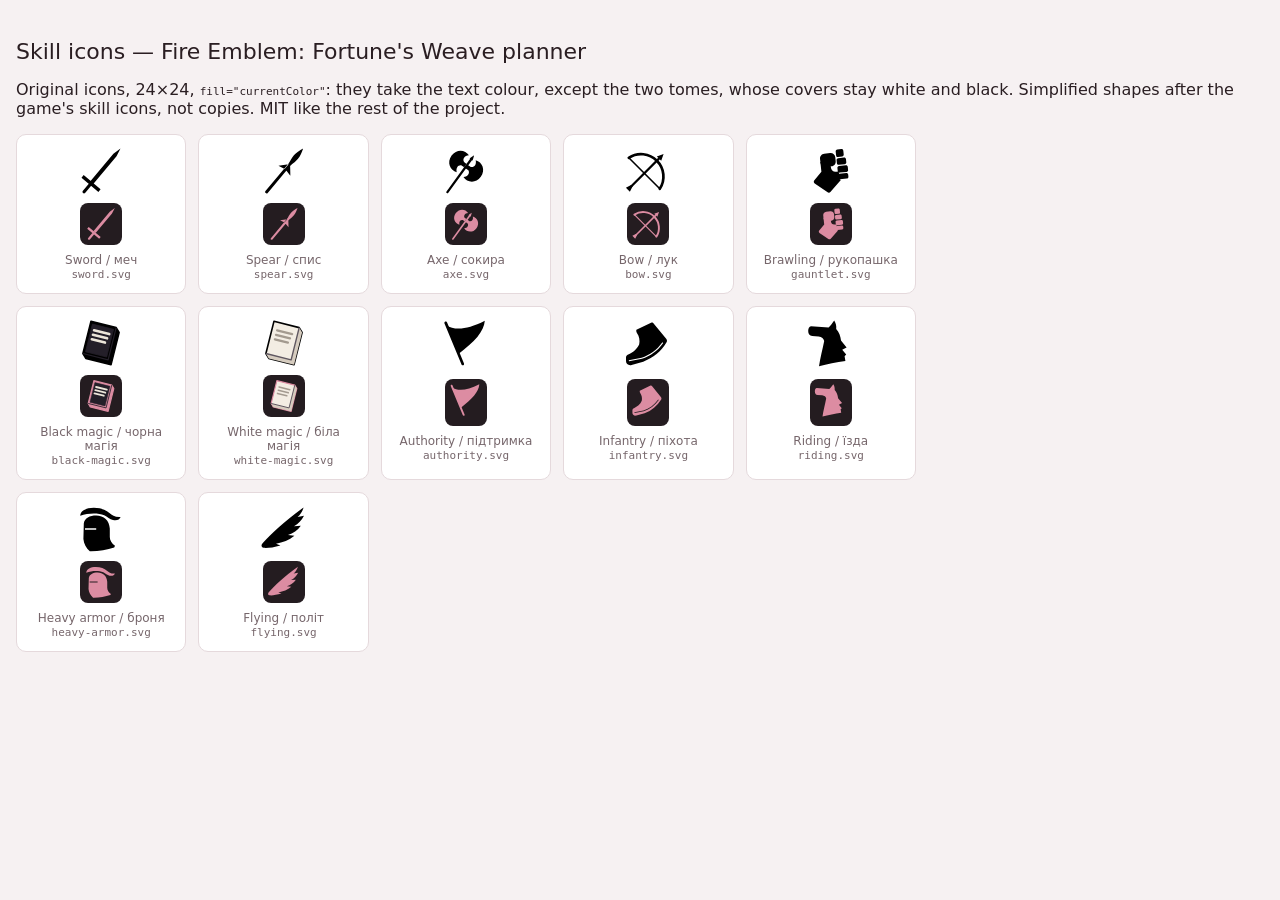
==== icons/preview.html @ f5171e79 "Fire Emblem: Fortune's Weave planner Single-page fan planner for squads, class paths and skills.  - " ====
<!doctype html><html lang="en"><head><meta charset="utf-8"><meta name="viewport" content="width=device-width, initial-scale=1"><title>Skill icons</title>
<style>body{margin:0;padding:24px 16px;font-family:system-ui,sans-serif;background:#F6F1F2;color:#2A1E22}h1{font-weight:500;font-size:22px}
main{display:grid;grid-template-columns:repeat(auto-fill,minmax(150px,1fr));gap:12px;max-width:900px}
figure{margin:0;background:#fff;border:1px solid #E5D9DC;border-radius:10px;padding:12px;display:grid;gap:8px;justify-items:center;text-align:center}
figure img{width:48px;height:48px;color:#2A1E22} .dark{background:#241C20;color:#DC8CA2;border-radius:8px;padding:4px;display:flex;gap:8px}
.dark svg{width:34px;height:34px} figcaption{font-size:12px;color:#76666B} code{font-size:11px}</style></head>
<body><h1>Skill icons — Fire Emblem: Fortune's Weave planner</h1><p>Original icons, 24×24, <code>fill="currentColor"</code>: they take the text colour, except the two tomes, whose covers stay white and black. Simplified shapes after the game's skill icons, not copies. MIT like the rest of the project.</p><main><figure><img src="sword.svg?v=15" alt="Sword / меч"><div class="dark"><svg viewBox="0 0 24 24" fill="currentColor"><path d="M 21.75 0.70 L 19.76 4.66 L 8.35 18.26 L 6.79 16.95 L 18.20 3.35Z M 3.33 14.06 L 11.79 21.15 L 10.71 22.44 L 2.25 15.35Z M 5.89 18.39 L 7.08 19.39 L 4.15 22.88 C 3.84 23.25 3.33 23.30 3.01 23.02 C 2.70 22.76 2.65 22.24 2.96 21.88Z"/></svg></div><figcaption>Sword / меч<br><code>sword.svg</code></figcaption></figure><figure><img src="spear.svg?v=15" alt="Spear / спис"><div class="dark"><svg viewBox="0 0 24 24" fill="currentColor"><path d="M 21.56 0.70 C 20.87 2.66 20.09 4.54 19.00 5.84 C 17.91 7.14 16.69 8.02 15.56 8.98 L 14.45 8.05 C 15.20 6.77 15.86 5.42 16.95 4.11 C 18.04 2.81 19.77 1.72 21.56 0.70Z M 15.07 9.20 L 15.18 14.36 L 13.04 11.62Z M 14.33 8.57 L 9.23 9.36 L 12.30 10.99Z M 14.60 7.85 L 15.72 8.79 L 3.86 22.94 C 3.54 23.30 3.12 23.26 2.84 23.02 C 2.56 22.79 2.44 22.36 2.74 22.00Z"/></svg></div><figcaption>Spear / спис<br><code>spear.svg</code></figcaption></figure><figure><img src="axe.svg?v=15" alt="Axe / сокира"><div class="dark"><svg viewBox="0 0 24 24" fill="currentColor"><path d="M 13.99 6.05 L 14.90 6.71 L 3.17 22.86 C 2.97 23.15 2.61 23.20 2.35 23.03 C 2.11 22.84 2.05 22.48 2.26 22.20Z M 12.29 8.46 L 11.02 7.54 C 10.17 6.07 11.15 4.42 13.48 4.18 C 11.67 1.36 7.35 0.80 4.80 4.31 C 2.25 7.82 4.12 11.74 7.35 12.60 C 6.87 10.32 8.13 8.87 9.80 9.23 L 11.07 10.15Z M 13.13 9.08 L 14.40 9.99 C 16.07 10.35 17.33 8.91 16.85 6.62 C 20.08 7.47 21.95 11.41 19.40 14.92 C 16.86 18.43 12.54 17.87 10.73 15.05 C 13.05 14.81 14.03 13.16 13.18 11.68 L 11.91 10.76Z M 16.08 4.13 L 15.48 6.28 L 15.08 6.84 L 13.82 5.92 L 14.23 5.37Z"/></svg></div><figcaption>Axe / сокира<br><code>axe.svg</code></figcaption></figure><figure><img src="bow.svg?v=15" alt="Bow / лук"><div class="dark"><svg viewBox="0 0 24 24" fill="currentColor"><path d="M2.4 5.4A11.2 11.2 0 0 1 17.9 20.9" fill="none" stroke="currentColor" stroke-width="1.35" stroke-linecap="round"/><path d="M2.4 5.4L17.9 20.9" fill="none" stroke="currentColor" stroke-width="0.8" stroke-linecap="round"/><path d="M3.2 20.1L17.6 5.7" fill="none" stroke="currentColor" stroke-width="1.1"/><path d="M19.8 3.5L18.6 6.9L16.4 4.7Z M0.96 20.36L3.75 18.91L4.39 19.55L2.94 22.34Z"/></svg></div><figcaption>Bow / лук<br><code>bow.svg</code></figcaption></figure><figure><img src="gauntlet.svg?v=15" alt="Brawling / рукопашка"><div class="dark"><svg viewBox="0 0 24 24" fill="currentColor"><path d="M 8.62 3.34 L 11.56 3.03 C 12.85 2.90 14.02 3.84 14.14 5.13 L 14.35 7.09 C 14.49 8.38 13.54 9.55 12.26 9.68 L 9.32 9.99 C 8.03 10.13 6.86 9.18 6.73 7.89 L 6.52 5.94 C 6.38 4.64 7.33 3.48 8.62 3.34Z"/><path d="M 6.68 7.50 L 11.58 6.98 L 11.86 9.72 C 12.07 11.68 13.15 12.56 14.52 12.41 L 15.88 12.27 L 16.28 15.98 L 16.93 16.51 L 11.80 22.39 C 11.37 22.93 10.68 23.00 10.14 22.56 L 3.86 18.28 C 3.32 17.84 3.25 17.16 3.69 16.62 L 7.20 12.39Z"/><path d="M 15.13 1.28 L 17.18 1.06 C 17.66 1.00 18.10 1.35 18.16 1.85 L 18.36 3.80 C 18.41 4.28 18.06 4.72 17.57 4.77 L 15.52 4.98 C 15.03 5.04 14.60 4.69 14.55 4.20 L 14.34 2.24 C 14.29 1.76 14.65 1.32 15.13 1.28Z M 15.58 5.57 L 18.51 5.27 C 18.99 5.22 19.43 5.57 19.48 6.05 L 19.65 7.62 C 19.70 8.10 19.35 8.54 18.86 8.59 L 15.92 8.90 C 15.44 8.95 15.01 8.59 14.95 8.11 L 14.79 6.55 C 14.74 6.06 15.10 5.62 15.58 5.57Z M 15.99 9.49 L 19.42 9.12 C 19.90 9.07 20.33 9.43 20.39 9.91 L 20.55 11.48 C 20.61 11.97 20.25 12.40 19.76 12.45 L 16.34 12.81 C 15.86 12.86 15.41 12.51 15.36 12.02 L 15.21 10.46 C 15.15 9.98 15.50 9.54 15.99 9.49Z M 16.21 13.42 L 19.63 13.06 C 20.11 13.01 20.55 13.36 20.61 13.84 L 20.70 14.83 C 20.75 15.31 20.40 15.75 19.92 15.80 L 16.49 16.16 C 16.01 16.20 15.57 15.85 15.52 15.37 L 15.41 14.39 C 15.36 13.91 15.72 13.47 16.21 13.42Z"/></svg></div><figcaption>Brawling / рукопашка<br><code>gauntlet.svg</code></figcaption></figure><figure><img src="black-magic.svg?v=15" alt="Black magic / чорна магія"><div class="dark"><svg viewBox="0 0 24 24" fill="currentColor"><path d="M6.97 1.16 L19.59 4.31 L21.04 6.73 L17.03 22.84 L4.41 19.69 L2.96 17.27 Z" stroke="currentColor" stroke-width="0.8" stroke-linejoin="round"/><path d="M7.70 2.54 L18.30 5.18 L14.84 19.03 L4.25 16.39 Z" fill="#241F29" stroke="#241F29" stroke-width="0.4" stroke-linejoin="round"/><path d="M2.96 17.27 L15.57 20.41 L19.59 4.31" fill="none" stroke="#241F29" stroke-width="0.6" stroke-linejoin="round"/><path d="M8.53 5.66 L16.10 7.54 M7.97 7.91 L15.03 9.67 M7.41 10.17 L13.97 11.80" fill="none" stroke="#EDE6DA" stroke-width="1.3" stroke-linecap="round"/></svg></div><figcaption>Black magic / чорна магія<br><code>black-magic.svg</code></figcaption></figure><figure><img src="white-magic.svg?v=15" alt="White magic / біла магія"><div class="dark"><svg viewBox="0 0 24 24" fill="currentColor"><path d="M6.97 1.16 L19.59 4.31 L21.04 6.73 L17.03 22.84 L4.41 19.69 L2.96 17.27 Z" fill="#F3EDE3" stroke="currentColor" stroke-width="0.8" stroke-linejoin="round"/><path d="M2.96 17.27 L15.57 20.41 L19.59 4.31 L21.04 6.73 L17.03 22.84 L4.41 19.69 Z" fill="#D6CCBF"/><path d="M2.96 17.27 L15.57 20.41 L19.59 4.31" fill="none" stroke="#5F5760" stroke-width="0.7" stroke-linejoin="round"/><path d="M8.53 5.66 L16.10 7.54 M7.97 7.91 L15.03 9.67 M7.41 10.17 L13.97 11.80" fill="none" stroke="#A39A8F" stroke-width="1.1" stroke-linecap="round"/></svg></div><figcaption>White magic / біла магія<br><code>white-magic.svg</code></figcaption></figure><figure><img src="authority.svg?v=15" alt="Authority / підтримка"><div class="dark"><svg viewBox="0 0 24 24" fill="currentColor"><path d="M1.2 2.1 C1.1 1.6 1.5 1.3 1.9 1.3 C2.3 1.3 2.5 1.6 2.6 1.9 L11 22.2 C11.2 22.7 10.9 23.1 10.4 23.1 C10 23.1 9.8 22.9 9.7 22.6 Z"/><path d="M2.2 3.1 C6.2 5.7 12.4 5.5 21.4 0.9 C21 6.4 16.2 11.4 8.4 17.4 Z"/></svg></div><figcaption>Authority / підтримка<br><code>authority.svg</code></figcaption></figure><figure><img src="infantry.svg?v=15" alt="Infantry / піхота"><div class="dark"><svg viewBox="0 0 24 24" fill="currentColor"><path fill-rule="evenodd" d="M6.2 5.4 L13.8 1.8 C14.2 1.6 14.6 1.8 14.8 2.2 L21.2 10 C21.6 10.6 21.6 11.2 21.2 11.8 C18.6 16.2 14.6 19.4 9.6 21.4 L3.8 23 C2.2 23.4 1 22.4 1 21 L1 19.4 C1 18.6 1.4 18.1 2.1 17.8 C4.4 16.8 6.6 15 7.6 12.6 C8 10.8 7.6 8.6 6.6 7.2 C6.2 6.6 6 6 6.2 5.4 Z M19.2 11.6 C16.4 15.6 12.8 18 8.8 19.4 L2.4 20.6 L2.5 21.1 L9 19.9 C13.1 18.5 16.9 16 19.6 12 Z"/></svg></div><figcaption>Infantry / піхота<br><code>infantry.svg</code></figcaption></figure><figure><img src="riding.svg?v=15" alt="Riding / їзда"><div class="dark"><svg viewBox="0 0 24 24" fill="currentColor"><path d="M2 3.6 L10.8 4.2 C11.8 3.4 12.8 2 13.6 0.8 C14.4 2 14.8 3.6 14.6 5 C16 6.6 16.8 8.6 17 10.8 L19.8 14.2 L17.6 15.4 L19.6 17.8 L18.8 18.6 L19.2 21 C14.8 21.6 10 22.6 6 23.6 C6.6 19.6 7.8 15 8.6 11 C8.4 9.8 7.4 8.9 5.8 8.7 L2.6 8.5 C1.3 8.4 0.6 7.4 0.6 6 C0.6 4.6 1.1 3.7 2 3.6 Z"/></svg></div><figcaption>Riding / їзда<br><code>riding.svg</code></figcaption></figure><figure><img src="heavy-armor.svg?v=15" alt="Heavy armor / броня"><div class="dark"><svg viewBox="0 0 24 24" fill="currentColor"><path fill-rule="evenodd" d="M3.4 9.2 C3.8 6.6 6.4 5.3 9.6 5.3 C13.4 5.3 16.2 7.8 16.4 11.8 L16.4 16 C16.4 17.8 17.4 19.2 19 20.4 L18.6 21.2 C15 22.4 10.4 23.2 6.4 23.1 C4.6 21.6 3.4 19.4 3.2 17 Z M4 11.6 L9.6 11.6 L9.6 12.4 L4 12.4 Z"/><path d="M1.6 5.4 C1.8 2.8 4.6 1.4 8.4 1.4 C11.8 1.4 14.4 2.4 16.2 4 C17.6 5.2 19 6.2 21.8 6 C21.4 7.3 19.8 8 18 7.5 C16.4 7 15.2 6 13.6 5.1 C10.4 3.9 5.6 4 1.6 5.4 Z"/></svg></div><figcaption>Heavy armor / броня<br><code>heavy-armor.svg</code></figcaption></figure><figure><img src="flying.svg?v=15" alt="Flying / політ"><div class="dark"><svg viewBox="0 0 24 24" fill="currentColor"><path d="M1.4 19 C5.6 14.4 11.8 8.4 21.8 1.2 C21.2 3.2 20.2 4.8 18.8 6 L22 5.4 C20.8 7.6 19.2 9.4 17 10.6 L20.4 10.4 C18.8 12.8 16.6 14.2 14 15 L17.2 15.4 C14.6 17.6 11.4 18.8 8 19.4 L10.2 20.2 C6.8 21.2 3.6 21.6 1.8 21.4 C0.6 21.2 0.4 20 1.4 19 Z"/></svg></div><figcaption>Flying / політ<br><code>flying.svg</code></figcaption></figure></main></body></html>
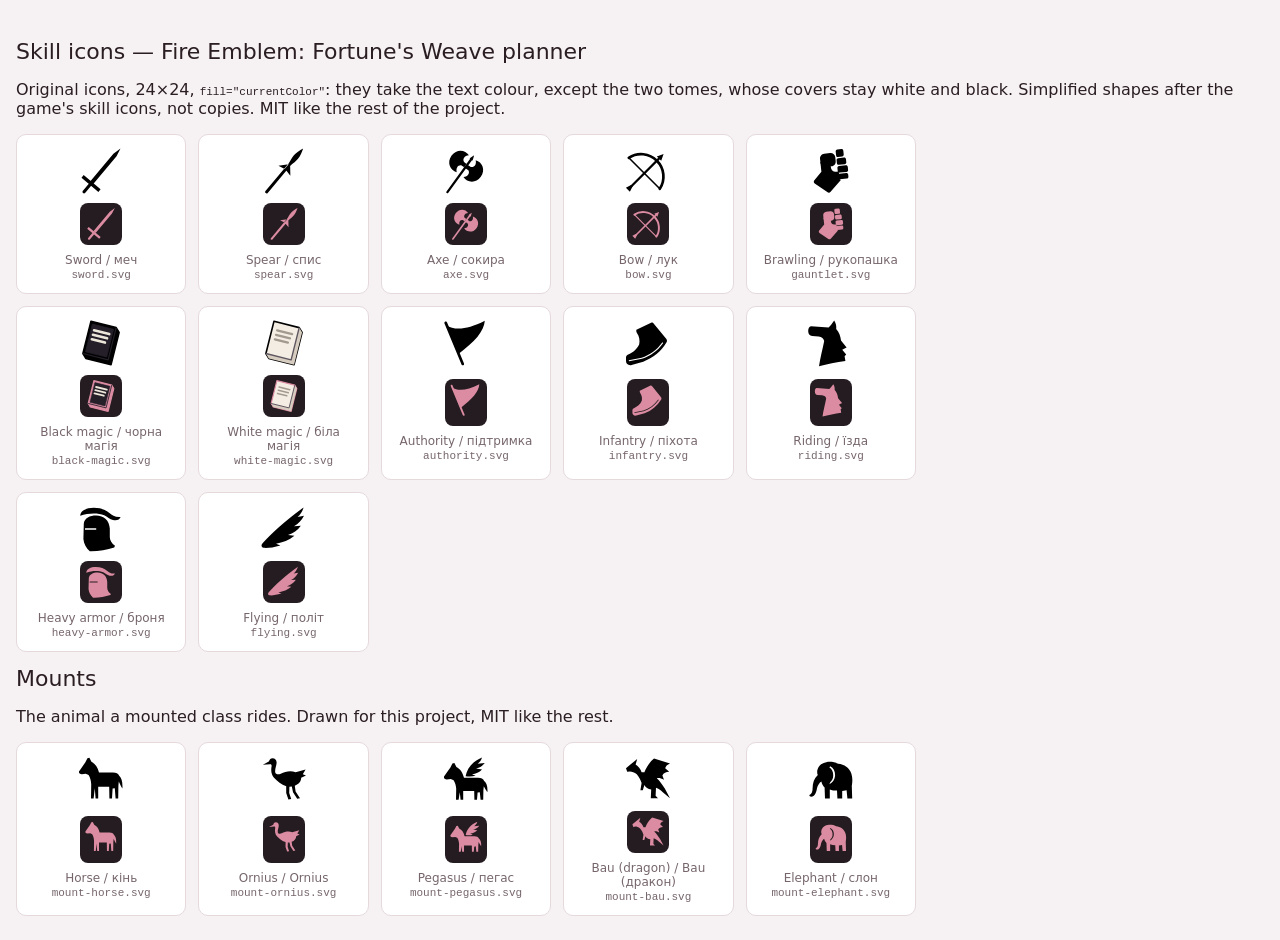
==== commit a68f3277: "Add mounts, movable story fighters, the Beginner stage and an animals table - Mounts: every mounted " ====
--- a/icons/preview.html
+++ b/icons/preview.html
@@ -4,4 +4,4 @@
 figure{margin:0;background:#fff;border:1px solid #E5D9DC;border-radius:10px;padding:12px;display:grid;gap:8px;justify-items:center;text-align:center}
 figure img{width:48px;height:48px;color:#2A1E22} .dark{background:#241C20;color:#DC8CA2;border-radius:8px;padding:4px;display:flex;gap:8px}
 .dark svg{width:34px;height:34px} figcaption{font-size:12px;color:#76666B} code{font-size:11px}</style></head>
-<body><h1>Skill icons — Fire Emblem: Fortune's Weave planner</h1><p>Original icons, 24×24, <code>fill="currentColor"</code>: they take the text colour, except the two tomes, whose covers stay white and black. Simplified shapes after the game's skill icons, not copies. MIT like the rest of the project.</p><main><figure><img src="sword.svg?v=15" alt="Sword / меч"><div class="dark"><svg viewBox="0 0 24 24" fill="currentColor"><path d="M 21.75 0.70 L 19.76 4.66 L 8.35 18.26 L 6.79 16.95 L 18.20 3.35Z M 3.33 14.06 L 11.79 21.15 L 10.71 22.44 L 2.25 15.35Z M 5.89 18.39 L 7.08 19.39 L 4.15 22.88 C 3.84 23.25 3.33 23.30 3.01 23.02 C 2.70 22.76 2.65 22.24 2.96 21.88Z"/></svg></div><figcaption>Sword / меч<br><code>sword.svg</code></figcaption></figure><figure><img src="spear.svg?v=15" alt="Spear / спис"><div class="dark"><svg viewBox="0 0 24 24" fill="currentColor"><path d="M 21.56 0.70 C 20.87 2.66 20.09 4.54 19.00 5.84 C 17.91 7.14 16.69 8.02 15.56 8.98 L 14.45 8.05 C 15.20 6.77 15.86 5.42 16.95 4.11 C 18.04 2.81 19.77 1.72 21.56 0.70Z M 15.07 9.20 L 15.18 14.36 L 13.04 11.62Z M 14.33 8.57 L 9.23 9.36 L 12.30 10.99Z M 14.60 7.85 L 15.72 8.79 L 3.86 22.94 C 3.54 23.30 3.12 23.26 2.84 23.02 C 2.56 22.79 2.44 22.36 2.74 22.00Z"/></svg></div><figcaption>Spear / спис<br><code>spear.svg</code></figcaption></figure><figure><img src="axe.svg?v=15" alt="Axe / сокира"><div class="dark"><svg viewBox="0 0 24 24" fill="currentColor"><path d="M 13.99 6.05 L 14.90 6.71 L 3.17 22.86 C 2.97 23.15 2.61 23.20 2.35 23.03 C 2.11 22.84 2.05 22.48 2.26 22.20Z M 12.29 8.46 L 11.02 7.54 C 10.17 6.07 11.15 4.42 13.48 4.18 C 11.67 1.36 7.35 0.80 4.80 4.31 C 2.25 7.82 4.12 11.74 7.35 12.60 C 6.87 10.32 8.13 8.87 9.80 9.23 L 11.07 10.15Z M 13.13 9.08 L 14.40 9.99 C 16.07 10.35 17.33 8.91 16.85 6.62 C 20.08 7.47 21.95 11.41 19.40 14.92 C 16.86 18.43 12.54 17.87 10.73 15.05 C 13.05 14.81 14.03 13.16 13.18 11.68 L 11.91 10.76Z M 16.08 4.13 L 15.48 6.28 L 15.08 6.84 L 13.82 5.92 L 14.23 5.37Z"/></svg></div><figcaption>Axe / сокира<br><code>axe.svg</code></figcaption></figure><figure><img src="bow.svg?v=15" alt="Bow / лук"><div class="dark"><svg viewBox="0 0 24 24" fill="currentColor"><path d="M2.4 5.4A11.2 11.2 0 0 1 17.9 20.9" fill="none" stroke="currentColor" stroke-width="1.35" stroke-linecap="round"/><path d="M2.4 5.4L17.9 20.9" fill="none" stroke="currentColor" stroke-width="0.8" stroke-linecap="round"/><path d="M3.2 20.1L17.6 5.7" fill="none" stroke="currentColor" stroke-width="1.1"/><path d="M19.8 3.5L18.6 6.9L16.4 4.7Z M0.96 20.36L3.75 18.91L4.39 19.55L2.94 22.34Z"/></svg></div><figcaption>Bow / лук<br><code>bow.svg</code></figcaption></figure><figure><img src="gauntlet.svg?v=15" alt="Brawling / рукопашка"><div class="dark"><svg viewBox="0 0 24 24" fill="currentColor"><path d="M 8.62 3.34 L 11.56 3.03 C 12.85 2.90 14.02 3.84 14.14 5.13 L 14.35 7.09 C 14.49 8.38 13.54 9.55 12.26 9.68 L 9.32 9.99 C 8.03 10.13 6.86 9.18 6.73 7.89 L 6.52 5.94 C 6.38 4.64 7.33 3.48 8.62 3.34Z"/><path d="M 6.68 7.50 L 11.58 6.98 L 11.86 9.72 C 12.07 11.68 13.15 12.56 14.52 12.41 L 15.88 12.27 L 16.28 15.98 L 16.93 16.51 L 11.80 22.39 C 11.37 22.93 10.68 23.00 10.14 22.56 L 3.86 18.28 C 3.32 17.84 3.25 17.16 3.69 16.62 L 7.20 12.39Z"/><path d="M 15.13 1.28 L 17.18 1.06 C 17.66 1.00 18.10 1.35 18.16 1.85 L 18.36 3.80 C 18.41 4.28 18.06 4.72 17.57 4.77 L 15.52 4.98 C 15.03 5.04 14.60 4.69 14.55 4.20 L 14.34 2.24 C 14.29 1.76 14.65 1.32 15.13 1.28Z M 15.58 5.57 L 18.51 5.27 C 18.99 5.22 19.43 5.57 19.48 6.05 L 19.65 7.62 C 19.70 8.10 19.35 8.54 18.86 8.59 L 15.92 8.90 C 15.44 8.95 15.01 8.59 14.95 8.11 L 14.79 6.55 C 14.74 6.06 15.10 5.62 15.58 5.57Z M 15.99 9.49 L 19.42 9.12 C 19.90 9.07 20.33 9.43 20.39 9.91 L 20.55 11.48 C 20.61 11.97 20.25 12.40 19.76 12.45 L 16.34 12.81 C 15.86 12.86 15.41 12.51 15.36 12.02 L 15.21 10.46 C 15.15 9.98 15.50 9.54 15.99 9.49Z M 16.21 13.42 L 19.63 13.06 C 20.11 13.01 20.55 13.36 20.61 13.84 L 20.70 14.83 C 20.75 15.31 20.40 15.75 19.92 15.80 L 16.49 16.16 C 16.01 16.20 15.57 15.85 15.52 15.37 L 15.41 14.39 C 15.36 13.91 15.72 13.47 16.21 13.42Z"/></svg></div><figcaption>Brawling / рукопашка<br><code>gauntlet.svg</code></figcaption></figure><figure><img src="black-magic.svg?v=15" alt="Black magic / чорна магія"><div class="dark"><svg viewBox="0 0 24 24" fill="currentColor"><path d="M6.97 1.16 L19.59 4.31 L21.04 6.73 L17.03 22.84 L4.41 19.69 L2.96 17.27 Z" stroke="currentColor" stroke-width="0.8" stroke-linejoin="round"/><path d="M7.70 2.54 L18.30 5.18 L14.84 19.03 L4.25 16.39 Z" fill="#241F29" stroke="#241F29" stroke-width="0.4" stroke-linejoin="round"/><path d="M2.96 17.27 L15.57 20.41 L19.59 4.31" fill="none" stroke="#241F29" stroke-width="0.6" stroke-linejoin="round"/><path d="M8.53 5.66 L16.10 7.54 M7.97 7.91 L15.03 9.67 M7.41 10.17 L13.97 11.80" fill="none" stroke="#EDE6DA" stroke-width="1.3" stroke-linecap="round"/></svg></div><figcaption>Black magic / чорна магія<br><code>black-magic.svg</code></figcaption></figure><figure><img src="white-magic.svg?v=15" alt="White magic / біла магія"><div class="dark"><svg viewBox="0 0 24 24" fill="currentColor"><path d="M6.97 1.16 L19.59 4.31 L21.04 6.73 L17.03 22.84 L4.41 19.69 L2.96 17.27 Z" fill="#F3EDE3" stroke="currentColor" stroke-width="0.8" stroke-linejoin="round"/><path d="M2.96 17.27 L15.57 20.41 L19.59 4.31 L21.04 6.73 L17.03 22.84 L4.41 19.69 Z" fill="#D6CCBF"/><path d="M2.96 17.27 L15.57 20.41 L19.59 4.31" fill="none" stroke="#5F5760" stroke-width="0.7" stroke-linejoin="round"/><path d="M8.53 5.66 L16.10 7.54 M7.97 7.91 L15.03 9.67 M7.41 10.17 L13.97 11.80" fill="none" stroke="#A39A8F" stroke-width="1.1" stroke-linecap="round"/></svg></div><figcaption>White magic / біла магія<br><code>white-magic.svg</code></figcaption></figure><figure><img src="authority.svg?v=15" alt="Authority / підтримка"><div class="dark"><svg viewBox="0 0 24 24" fill="currentColor"><path d="M1.2 2.1 C1.1 1.6 1.5 1.3 1.9 1.3 C2.3 1.3 2.5 1.6 2.6 1.9 L11 22.2 C11.2 22.7 10.9 23.1 10.4 23.1 C10 23.1 9.8 22.9 9.7 22.6 Z"/><path d="M2.2 3.1 C6.2 5.7 12.4 5.5 21.4 0.9 C21 6.4 16.2 11.4 8.4 17.4 Z"/></svg></div><figcaption>Authority / підтримка<br><code>authority.svg</code></figcaption></figure><figure><img src="infantry.svg?v=15" alt="Infantry / піхота"><div class="dark"><svg viewBox="0 0 24 24" fill="currentColor"><path fill-rule="evenodd" d="M6.2 5.4 L13.8 1.8 C14.2 1.6 14.6 1.8 14.8 2.2 L21.2 10 C21.6 10.6 21.6 11.2 21.2 11.8 C18.6 16.2 14.6 19.4 9.6 21.4 L3.8 23 C2.2 23.4 1 22.4 1 21 L1 19.4 C1 18.6 1.4 18.1 2.1 17.8 C4.4 16.8 6.6 15 7.6 12.6 C8 10.8 7.6 8.6 6.6 7.2 C6.2 6.6 6 6 6.2 5.4 Z M19.2 11.6 C16.4 15.6 12.8 18 8.8 19.4 L2.4 20.6 L2.5 21.1 L9 19.9 C13.1 18.5 16.9 16 19.6 12 Z"/></svg></div><figcaption>Infantry / піхота<br><code>infantry.svg</code></figcaption></figure><figure><img src="riding.svg?v=15" alt="Riding / їзда"><div class="dark"><svg viewBox="0 0 24 24" fill="currentColor"><path d="M2 3.6 L10.8 4.2 C11.8 3.4 12.8 2 13.6 0.8 C14.4 2 14.8 3.6 14.6 5 C16 6.6 16.8 8.6 17 10.8 L19.8 14.2 L17.6 15.4 L19.6 17.8 L18.8 18.6 L19.2 21 C14.8 21.6 10 22.6 6 23.6 C6.6 19.6 7.8 15 8.6 11 C8.4 9.8 7.4 8.9 5.8 8.7 L2.6 8.5 C1.3 8.4 0.6 7.4 0.6 6 C0.6 4.6 1.1 3.7 2 3.6 Z"/></svg></div><figcaption>Riding / їзда<br><code>riding.svg</code></figcaption></figure><figure><img src="heavy-armor.svg?v=15" alt="Heavy armor / броня"><div class="dark"><svg viewBox="0 0 24 24" fill="currentColor"><path fill-rule="evenodd" d="M3.4 9.2 C3.8 6.6 6.4 5.3 9.6 5.3 C13.4 5.3 16.2 7.8 16.4 11.8 L16.4 16 C16.4 17.8 17.4 19.2 19 20.4 L18.6 21.2 C15 22.4 10.4 23.2 6.4 23.1 C4.6 21.6 3.4 19.4 3.2 17 Z M4 11.6 L9.6 11.6 L9.6 12.4 L4 12.4 Z"/><path d="M1.6 5.4 C1.8 2.8 4.6 1.4 8.4 1.4 C11.8 1.4 14.4 2.4 16.2 4 C17.6 5.2 19 6.2 21.8 6 C21.4 7.3 19.8 8 18 7.5 C16.4 7 15.2 6 13.6 5.1 C10.4 3.9 5.6 4 1.6 5.4 Z"/></svg></div><figcaption>Heavy armor / броня<br><code>heavy-armor.svg</code></figcaption></figure><figure><img src="flying.svg?v=15" alt="Flying / політ"><div class="dark"><svg viewBox="0 0 24 24" fill="currentColor"><path d="M1.4 19 C5.6 14.4 11.8 8.4 21.8 1.2 C21.2 3.2 20.2 4.8 18.8 6 L22 5.4 C20.8 7.6 19.2 9.4 17 10.6 L20.4 10.4 C18.8 12.8 16.6 14.2 14 15 L17.2 15.4 C14.6 17.6 11.4 18.8 8 19.4 L10.2 20.2 C6.8 21.2 3.6 21.6 1.8 21.4 C0.6 21.2 0.4 20 1.4 19 Z"/></svg></div><figcaption>Flying / політ<br><code>flying.svg</code></figcaption></figure></main></body></html>+<body><h1>Skill icons — Fire Emblem: Fortune's Weave planner</h1><p>Original icons, 24×24, <code>fill="currentColor"</code>: they take the text colour, except the two tomes, whose covers stay white and black. Simplified shapes after the game's skill icons, not copies. MIT like the rest of the project.</p><main><figure><img src="sword.svg?v=15" alt="Sword / меч"><div class="dark"><svg viewBox="0 0 24 24" fill="currentColor"><path d="M 21.75 0.70 L 19.76 4.66 L 8.35 18.26 L 6.79 16.95 L 18.20 3.35Z M 3.33 14.06 L 11.79 21.15 L 10.71 22.44 L 2.25 15.35Z M 5.89 18.39 L 7.08 19.39 L 4.15 22.88 C 3.84 23.25 3.33 23.30 3.01 23.02 C 2.70 22.76 2.65 22.24 2.96 21.88Z"/></svg></div><figcaption>Sword / меч<br><code>sword.svg</code></figcaption></figure><figure><img src="spear.svg?v=15" alt="Spear / спис"><div class="dark"><svg viewBox="0 0 24 24" fill="currentColor"><path d="M 21.56 0.70 C 20.87 2.66 20.09 4.54 19.00 5.84 C 17.91 7.14 16.69 8.02 15.56 8.98 L 14.45 8.05 C 15.20 6.77 15.86 5.42 16.95 4.11 C 18.04 2.81 19.77 1.72 21.56 0.70Z M 15.07 9.20 L 15.18 14.36 L 13.04 11.62Z M 14.33 8.57 L 9.23 9.36 L 12.30 10.99Z M 14.60 7.85 L 15.72 8.79 L 3.86 22.94 C 3.54 23.30 3.12 23.26 2.84 23.02 C 2.56 22.79 2.44 22.36 2.74 22.00Z"/></svg></div><figcaption>Spear / спис<br><code>spear.svg</code></figcaption></figure><figure><img src="axe.svg?v=15" alt="Axe / сокира"><div class="dark"><svg viewBox="0 0 24 24" fill="currentColor"><path d="M 13.99 6.05 L 14.90 6.71 L 3.17 22.86 C 2.97 23.15 2.61 23.20 2.35 23.03 C 2.11 22.84 2.05 22.48 2.26 22.20Z M 12.29 8.46 L 11.02 7.54 C 10.17 6.07 11.15 4.42 13.48 4.18 C 11.67 1.36 7.35 0.80 4.80 4.31 C 2.25 7.82 4.12 11.74 7.35 12.60 C 6.87 10.32 8.13 8.87 9.80 9.23 L 11.07 10.15Z M 13.13 9.08 L 14.40 9.99 C 16.07 10.35 17.33 8.91 16.85 6.62 C 20.08 7.47 21.95 11.41 19.40 14.92 C 16.86 18.43 12.54 17.87 10.73 15.05 C 13.05 14.81 14.03 13.16 13.18 11.68 L 11.91 10.76Z M 16.08 4.13 L 15.48 6.28 L 15.08 6.84 L 13.82 5.92 L 14.23 5.37Z"/></svg></div><figcaption>Axe / сокира<br><code>axe.svg</code></figcaption></figure><figure><img src="bow.svg?v=15" alt="Bow / лук"><div class="dark"><svg viewBox="0 0 24 24" fill="currentColor"><path d="M2.4 5.4A11.2 11.2 0 0 1 17.9 20.9" fill="none" stroke="currentColor" stroke-width="1.35" stroke-linecap="round"/><path d="M2.4 5.4L17.9 20.9" fill="none" stroke="currentColor" stroke-width="0.8" stroke-linecap="round"/><path d="M3.2 20.1L17.6 5.7" fill="none" stroke="currentColor" stroke-width="1.1"/><path d="M19.8 3.5L18.6 6.9L16.4 4.7Z M0.96 20.36L3.75 18.91L4.39 19.55L2.94 22.34Z"/></svg></div><figcaption>Bow / лук<br><code>bow.svg</code></figcaption></figure><figure><img src="gauntlet.svg?v=15" alt="Brawling / рукопашка"><div class="dark"><svg viewBox="0 0 24 24" fill="currentColor"><path d="M 8.62 3.34 L 11.56 3.03 C 12.85 2.90 14.02 3.84 14.14 5.13 L 14.35 7.09 C 14.49 8.38 13.54 9.55 12.26 9.68 L 9.32 9.99 C 8.03 10.13 6.86 9.18 6.73 7.89 L 6.52 5.94 C 6.38 4.64 7.33 3.48 8.62 3.34Z"/><path d="M 6.68 7.50 L 11.58 6.98 L 11.86 9.72 C 12.07 11.68 13.15 12.56 14.52 12.41 L 15.88 12.27 L 16.28 15.98 L 16.93 16.51 L 11.80 22.39 C 11.37 22.93 10.68 23.00 10.14 22.56 L 3.86 18.28 C 3.32 17.84 3.25 17.16 3.69 16.62 L 7.20 12.39Z"/><path d="M 15.13 1.28 L 17.18 1.06 C 17.66 1.00 18.10 1.35 18.16 1.85 L 18.36 3.80 C 18.41 4.28 18.06 4.72 17.57 4.77 L 15.52 4.98 C 15.03 5.04 14.60 4.69 14.55 4.20 L 14.34 2.24 C 14.29 1.76 14.65 1.32 15.13 1.28Z M 15.58 5.57 L 18.51 5.27 C 18.99 5.22 19.43 5.57 19.48 6.05 L 19.65 7.62 C 19.70 8.10 19.35 8.54 18.86 8.59 L 15.92 8.90 C 15.44 8.95 15.01 8.59 14.95 8.11 L 14.79 6.55 C 14.74 6.06 15.10 5.62 15.58 5.57Z M 15.99 9.49 L 19.42 9.12 C 19.90 9.07 20.33 9.43 20.39 9.91 L 20.55 11.48 C 20.61 11.97 20.25 12.40 19.76 12.45 L 16.34 12.81 C 15.86 12.86 15.41 12.51 15.36 12.02 L 15.21 10.46 C 15.15 9.98 15.50 9.54 15.99 9.49Z M 16.21 13.42 L 19.63 13.06 C 20.11 13.01 20.55 13.36 20.61 13.84 L 20.70 14.83 C 20.75 15.31 20.40 15.75 19.92 15.80 L 16.49 16.16 C 16.01 16.20 15.57 15.85 15.52 15.37 L 15.41 14.39 C 15.36 13.91 15.72 13.47 16.21 13.42Z"/></svg></div><figcaption>Brawling / рукопашка<br><code>gauntlet.svg</code></figcaption></figure><figure><img src="black-magic.svg?v=15" alt="Black magic / чорна магія"><div class="dark"><svg viewBox="0 0 24 24" fill="currentColor"><path d="M6.97 1.16 L19.59 4.31 L21.04 6.73 L17.03 22.84 L4.41 19.69 L2.96 17.27 Z" stroke="currentColor" stroke-width="0.8" stroke-linejoin="round"/><path d="M7.70 2.54 L18.30 5.18 L14.84 19.03 L4.25 16.39 Z" fill="#241F29" stroke="#241F29" stroke-width="0.4" stroke-linejoin="round"/><path d="M2.96 17.27 L15.57 20.41 L19.59 4.31" fill="none" stroke="#241F29" stroke-width="0.6" stroke-linejoin="round"/><path d="M8.53 5.66 L16.10 7.54 M7.97 7.91 L15.03 9.67 M7.41 10.17 L13.97 11.80" fill="none" stroke="#EDE6DA" stroke-width="1.3" stroke-linecap="round"/></svg></div><figcaption>Black magic / чорна магія<br><code>black-magic.svg</code></figcaption></figure><figure><img src="white-magic.svg?v=15" alt="White magic / біла магія"><div class="dark"><svg viewBox="0 0 24 24" fill="currentColor"><path d="M6.97 1.16 L19.59 4.31 L21.04 6.73 L17.03 22.84 L4.41 19.69 L2.96 17.27 Z" fill="#F3EDE3" stroke="currentColor" stroke-width="0.8" stroke-linejoin="round"/><path d="M2.96 17.27 L15.57 20.41 L19.59 4.31 L21.04 6.73 L17.03 22.84 L4.41 19.69 Z" fill="#D6CCBF"/><path d="M2.96 17.27 L15.57 20.41 L19.59 4.31" fill="none" stroke="#5F5760" stroke-width="0.7" stroke-linejoin="round"/><path d="M8.53 5.66 L16.10 7.54 M7.97 7.91 L15.03 9.67 M7.41 10.17 L13.97 11.80" fill="none" stroke="#A39A8F" stroke-width="1.1" stroke-linecap="round"/></svg></div><figcaption>White magic / біла магія<br><code>white-magic.svg</code></figcaption></figure><figure><img src="authority.svg?v=15" alt="Authority / підтримка"><div class="dark"><svg viewBox="0 0 24 24" fill="currentColor"><path d="M1.2 2.1 C1.1 1.6 1.5 1.3 1.9 1.3 C2.3 1.3 2.5 1.6 2.6 1.9 L11 22.2 C11.2 22.7 10.9 23.1 10.4 23.1 C10 23.1 9.8 22.9 9.7 22.6 Z"/><path d="M2.2 3.1 C6.2 5.7 12.4 5.5 21.4 0.9 C21 6.4 16.2 11.4 8.4 17.4 Z"/></svg></div><figcaption>Authority / підтримка<br><code>authority.svg</code></figcaption></figure><figure><img src="infantry.svg?v=15" alt="Infantry / піхота"><div class="dark"><svg viewBox="0 0 24 24" fill="currentColor"><path fill-rule="evenodd" d="M6.2 5.4 L13.8 1.8 C14.2 1.6 14.6 1.8 14.8 2.2 L21.2 10 C21.6 10.6 21.6 11.2 21.2 11.8 C18.6 16.2 14.6 19.4 9.6 21.4 L3.8 23 C2.2 23.4 1 22.4 1 21 L1 19.4 C1 18.6 1.4 18.1 2.1 17.8 C4.4 16.8 6.6 15 7.6 12.6 C8 10.8 7.6 8.6 6.6 7.2 C6.2 6.6 6 6 6.2 5.4 Z M19.2 11.6 C16.4 15.6 12.8 18 8.8 19.4 L2.4 20.6 L2.5 21.1 L9 19.9 C13.1 18.5 16.9 16 19.6 12 Z"/></svg></div><figcaption>Infantry / піхота<br><code>infantry.svg</code></figcaption></figure><figure><img src="riding.svg?v=15" alt="Riding / їзда"><div class="dark"><svg viewBox="0 0 24 24" fill="currentColor"><path d="M2 3.6 L10.8 4.2 C11.8 3.4 12.8 2 13.6 0.8 C14.4 2 14.8 3.6 14.6 5 C16 6.6 16.8 8.6 17 10.8 L19.8 14.2 L17.6 15.4 L19.6 17.8 L18.8 18.6 L19.2 21 C14.8 21.6 10 22.6 6 23.6 C6.6 19.6 7.8 15 8.6 11 C8.4 9.8 7.4 8.9 5.8 8.7 L2.6 8.5 C1.3 8.4 0.6 7.4 0.6 6 C0.6 4.6 1.1 3.7 2 3.6 Z"/></svg></div><figcaption>Riding / їзда<br><code>riding.svg</code></figcaption></figure><figure><img src="heavy-armor.svg?v=15" alt="Heavy armor / броня"><div class="dark"><svg viewBox="0 0 24 24" fill="currentColor"><path fill-rule="evenodd" d="M3.4 9.2 C3.8 6.6 6.4 5.3 9.6 5.3 C13.4 5.3 16.2 7.8 16.4 11.8 L16.4 16 C16.4 17.8 17.4 19.2 19 20.4 L18.6 21.2 C15 22.4 10.4 23.2 6.4 23.1 C4.6 21.6 3.4 19.4 3.2 17 Z M4 11.6 L9.6 11.6 L9.6 12.4 L4 12.4 Z"/><path d="M1.6 5.4 C1.8 2.8 4.6 1.4 8.4 1.4 C11.8 1.4 14.4 2.4 16.2 4 C17.6 5.2 19 6.2 21.8 6 C21.4 7.3 19.8 8 18 7.5 C16.4 7 15.2 6 13.6 5.1 C10.4 3.9 5.6 4 1.6 5.4 Z"/></svg></div><figcaption>Heavy armor / броня<br><code>heavy-armor.svg</code></figcaption></figure><figure><img src="flying.svg?v=15" alt="Flying / політ"><div class="dark"><svg viewBox="0 0 24 24" fill="currentColor"><path d="M1.4 19 C5.6 14.4 11.8 8.4 21.8 1.2 C21.2 3.2 20.2 4.8 18.8 6 L22 5.4 C20.8 7.6 19.2 9.4 17 10.6 L20.4 10.4 C18.8 12.8 16.6 14.2 14 15 L17.2 15.4 C14.6 17.6 11.4 18.8 8 19.4 L10.2 20.2 C6.8 21.2 3.6 21.6 1.8 21.4 C0.6 21.2 0.4 20 1.4 19 Z"/></svg></div><figcaption>Flying / політ<br><code>flying.svg</code></figcaption></figure></main><h1>Mounts</h1><p>The animal a mounted class rides. Drawn for this project, MIT like the rest.</p><main><figure><img src="mount-horse.svg?v=1" alt="Horse / кінь"><div class="dark"><svg viewBox="0 0 24 24" fill="currentColor"><path d="M6.2 1.4 7.2 3.4C9 4.2 10.4 6.2 11 8.8L18 8.8C19.6 8.8 20.6 9.4 21.1 10.4 22.3 11.4 22.9 13.6 22.7 16.8 21.9 15.4 21.3 14.2 20.9 13.2L20.7 15.4 20.6 21.8 19.3 21.8 18.9 16.6 17.8 16.8 17.5 21.8 16.2 21.8 16.1 15.9 10.6 15.9 10.6 21.8 9.3 21.8 8.9 16.6 8.3 21.8 7 21.8 7.1 14.6C7 12.8 6.6 11.2 5.8 10L4.4 9.4 2.4 9.6C1.4 9.6 .8 9 1 8.2L4.2 3.6 5.2 1.6Z"/></svg></div><figcaption>Horse / кінь<br><code>mount-horse.svg</code></figcaption></figure><figure><img src="mount-ornius.svg?v=1" alt="Ornius / Ornius"><div class="dark"><svg viewBox="0 0 24 24" fill="currentColor"><path d="M6.2 1.6C7.6 1.6 8.4 2.6 8.3 4 8.2 5.6 7.4 7 7.6 8.6 7.8 9.6 9 10 10.4 9.4 12.6 8.2 15.4 7.8 17.8 8.6L22.8 7.2 21.4 9.6 23 10.2 20.6 11.4C20.6 13.2 19.4 14.6 17.4 15.4L17.8 18.2 20 21.6 18.6 21.9 16.5 18.6 15.9 15.8 14.7 15.9 14.6 19 15.6 22 14.2 22.2 13.1 19 13.1 15.6C10.8 14.8 8.6 13.2 7 11.4 5.6 9.8 5.4 7.6 5.8 5.6 5.9 4.9 5.6 4.5 5 4.6L1.4 4.9 4.4 3.3C4.8 2.2 5.4 1.6 6.2 1.6Z"/></svg></div><figcaption>Ornius / Ornius<br><code>mount-ornius.svg</code></figcaption></figure><figure><img src="mount-pegasus.svg?v=1" alt="Pegasus / пегас"><div class="dark"><svg viewBox="0 0 24 24" fill="currentColor"><path d="M6.2 4 7.2 6C9 6.8 10.4 8.8 11 11.4L18 11.4C19.6 11.4 20.6 12 21.1 13 22.3 14 22.9 15.8 22.7 18.6 21.9 17.4 21.3 16.4 20.9 15.6L20.7 17.6 20.6 22.4 19.3 22.4 18.9 18.6 17.8 18.8 17.5 22.4 16.2 22.4 16.1 18 10.6 18 10.6 22.4 9.3 22.4 8.9 18.6 8.3 22.4 7 22.4 7.1 16.8C7 15.4 6.6 13.8 5.8 12.6L4.4 12 2.4 12.2C1.4 12.2 .8 11.6 1 10.8L4.2 6.2 5.2 4.2Z M11.8 10.6C12.6 6.8 15 3.2 20 1.2 19.6 2.6 18.8 3.6 17.8 4.4L21.4 4C20.2 5.6 18.8 6.4 17 6.8L20 7.2C18.6 8.6 17 9.4 15 9.6L16.8 10.4C15.2 10.8 13.6 10.9 11.8 10.6Z"/></svg></div><figcaption>Pegasus / пегас<br><code>mount-pegasus.svg</code></figcaption></figure><figure><img src="mount-bau.svg?v=1" alt="Bau (dragon) / Bau (дракон)"><div class="dark"><svg viewBox="0 0 24 24" fill="currentColor"><path d="M1 6.6 3.2 4.8 6.6 2 5.8 4.8C7.2 5.6 8.2 7 8.8 8.6L10.2 8.6C11.4 5.8 12.8 3.6 15 1.8L23 4.2C21.6 4.8 20.8 5.6 20.6 6.6L22.6 8.4C21 8.4 19.8 9 19.2 10.2L20 12.4C18.6 11.6 17.4 11.4 16.4 11.6 17.8 12.8 19 14.6 20.4 16.8L23 21.6 19.4 18.6C18.4 17.6 17.2 16.8 16 16.4L15.8 20.4 17 21.6 13.4 21.6 13.6 17.2C12 17 10.8 16.2 10.2 15L9.4 17.6 8.2 17.6 8.8 14C8.4 12.6 7.6 11 6.4 9.6 5.2 8.6 4 8.2 3 8.2L1.6 8.4Z"/></svg></div><figcaption>Bau (dragon) / Bau (дракон)<br><code>mount-bau.svg</code></figcaption></figure><figure><img src="mount-elephant.svg?v=1" alt="Elephant / слон"><div class="dark"><svg viewBox="0 0 24 24" fill="currentColor"><path fill-rule="evenodd" d="M9.6 3.6C11.4 3.2 13.6 3.4 15.6 4.4 18.6 4.6 21.2 6.4 22.2 9.4 22.8 11.2 22.8 13.4 22.4 15.4L22.6 21.8 20.2 21.8 19.8 17.6 17.6 18 17.6 21.8 15.2 21.8 15 17.8C13.6 17.8 12.4 17.6 11.4 17.2L11.4 21.8 9 21.8 8.8 16.2C8 15.4 7.4 14.4 7.2 13.2 6.2 13.8 5.4 15 5 16.6 4.8 18 4.4 19.4 3.4 20.4 2.4 21.2 1 21 1.2 20 2.4 19.4 2.8 18.2 2.8 16.6 2.8 14 3.6 11.6 5.4 10 4.8 8.8 5 6.6 6.4 5.2 7.2 4.4 8.4 3.8 9.6 3.6Z M11.6 5.6C13.4 6.4 14.2 8.4 14 10.6 13.8 12.4 12.8 13.8 11.2 14.6L11.6 13.6C12.6 12.8 13.1 11.6 13.1 10.4 13.2 8.6 12.6 7 11.2 6.2Z"/></svg></div><figcaption>Elephant / слон<br><code>mount-elephant.svg</code></figcaption></figure></main></body></html>
